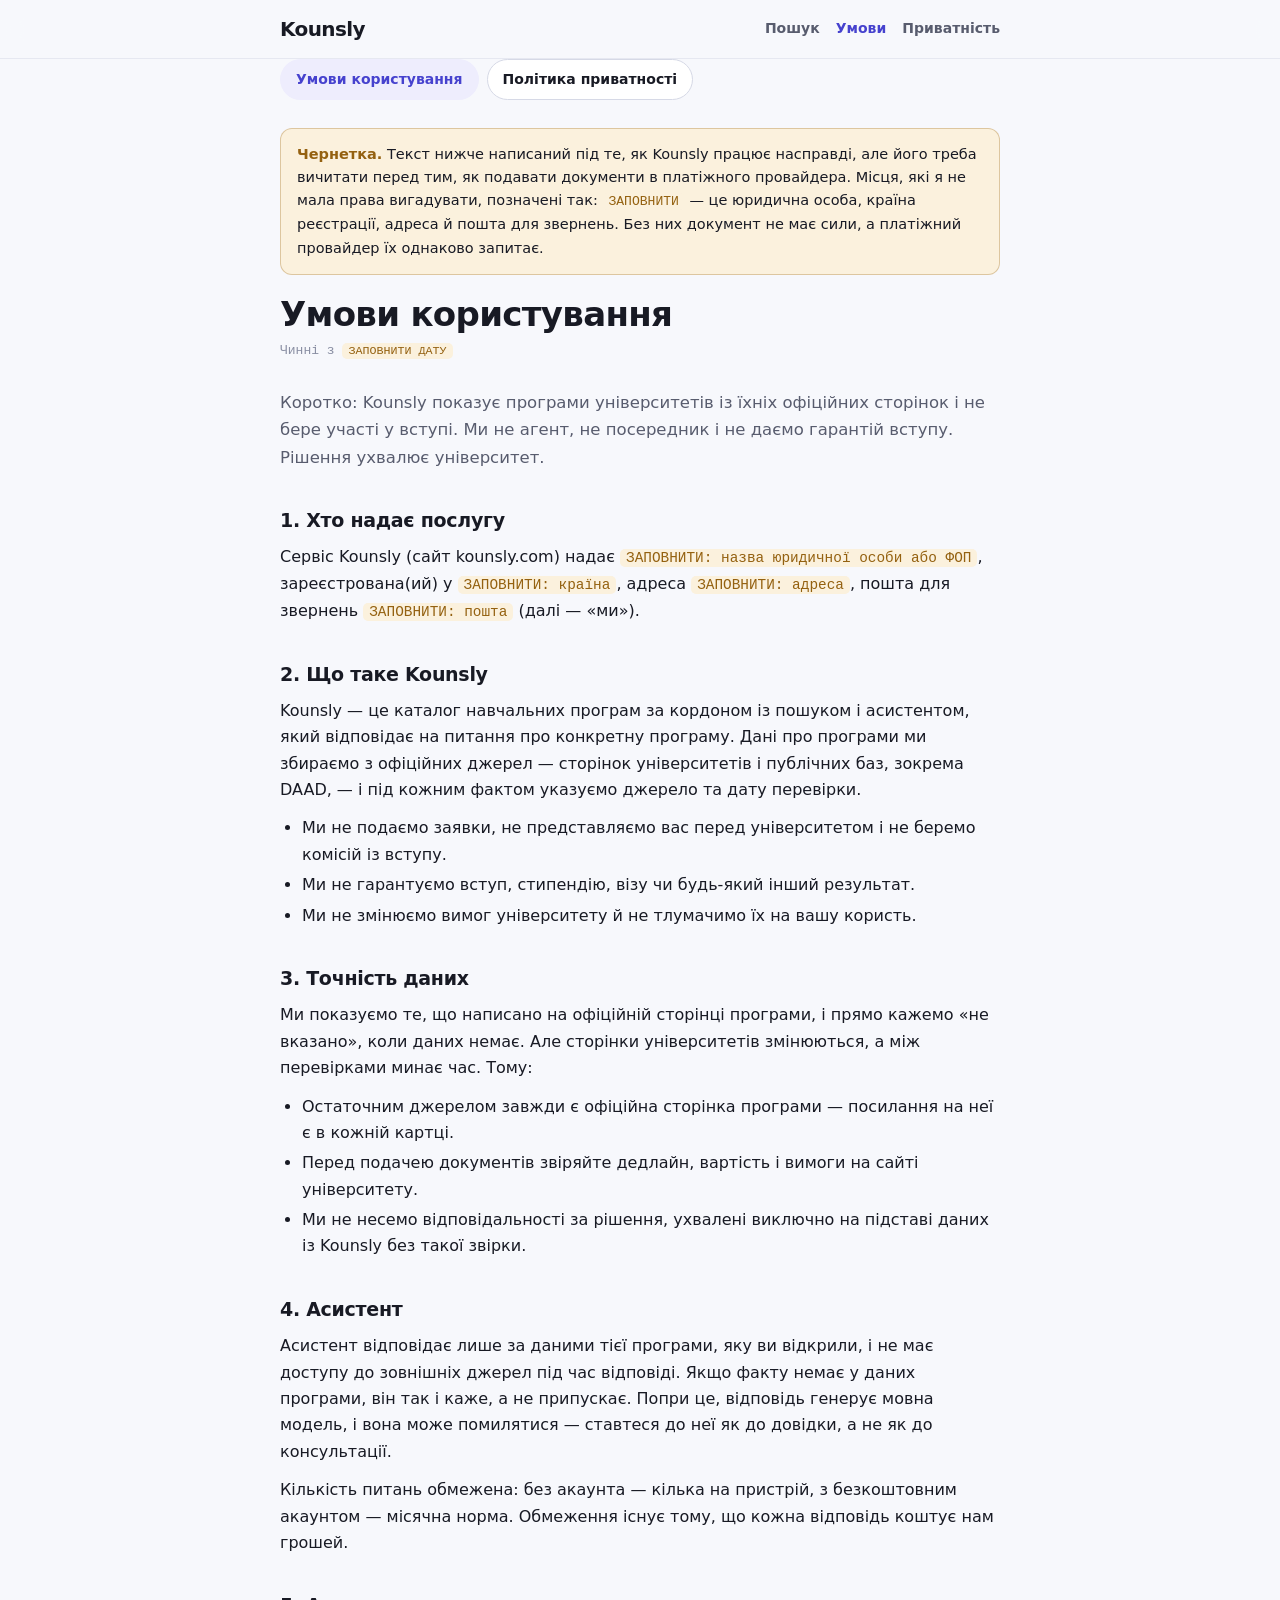
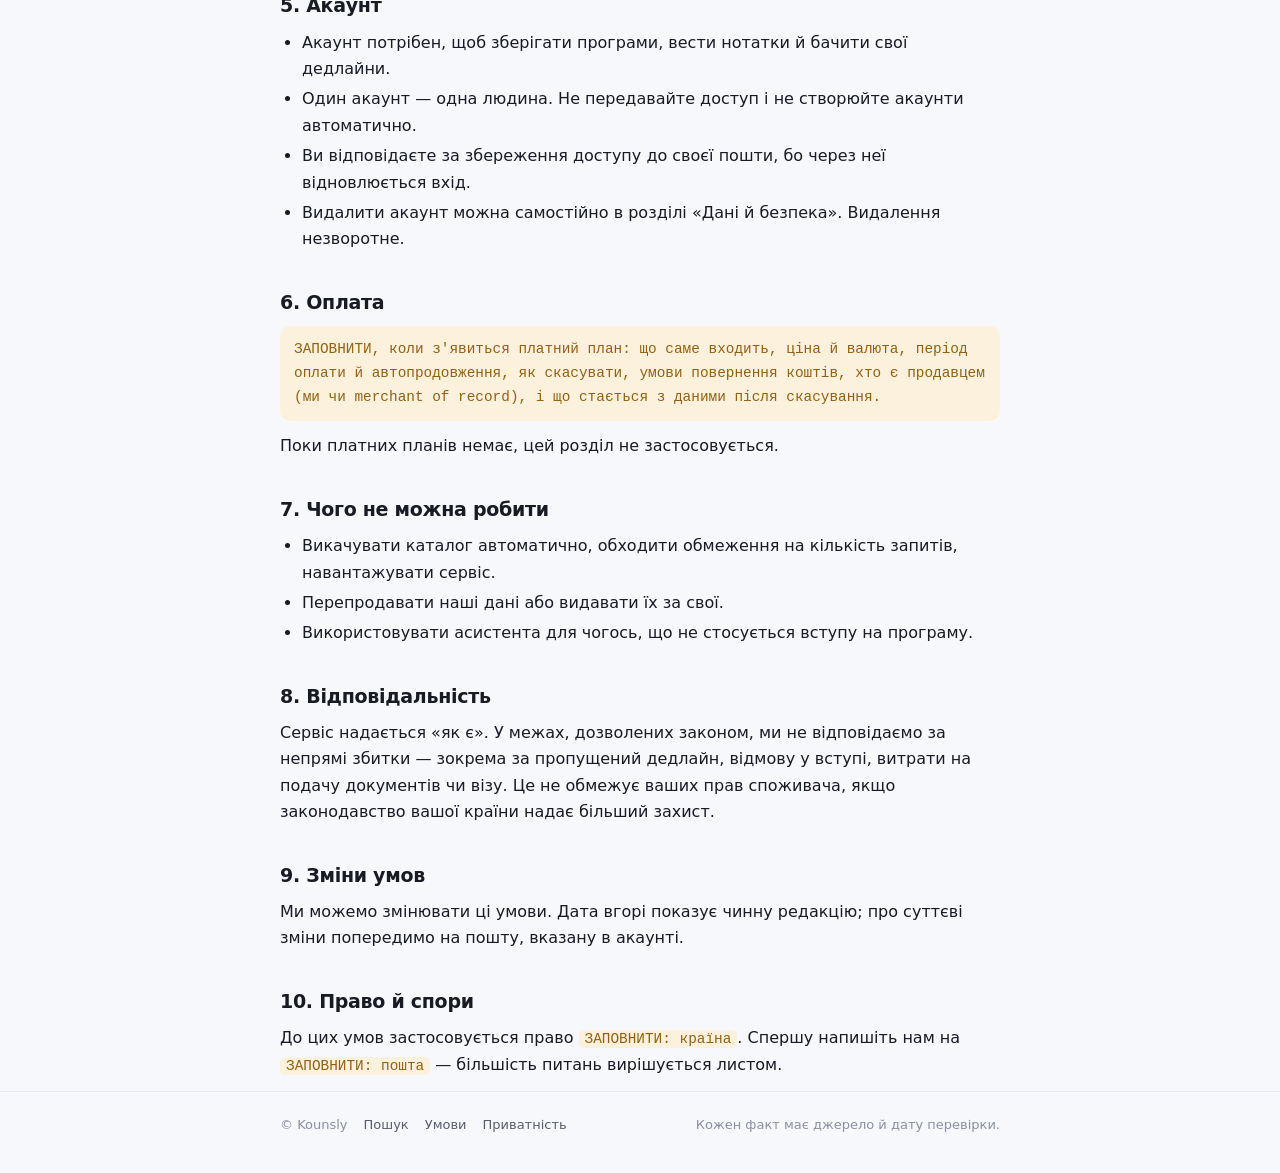
==== legal.html @ 25d2ccb6 "Deadlines follow the heart, and the site grows a footer **Saving a programme now puts its deadline i" ====
<!doctype html>
<html lang="uk">
<head>
<meta charset="utf-8">
<meta name="viewport" content="width=device-width, initial-scale=1">
<title>Kounsly — умови й приватність</title>
<meta name="robots" content="index,follow">
</head>
<body>
<style>
/* Tokens repeated from index.html rather than shared, on purpose: this page
   loads no fonts and no application CSS, because it has to render for someone
   who arrived from a payment provider's checklist, on a bad connection, with
   the rest of the site not yet in cache. Keep the values in step by hand — they
   are eleven lines and they change roughly never. */
:root{
  --sans:system-ui,-apple-system,"Segoe UI",Roboto,Helvetica,Arial,sans-serif;
  --mono:ui-monospace,"SF Mono",Menlo,Consolas,monospace;
  --bg:#F7F8FC; --panel:#FFFFFF; --panel-2:#F1F2F8;
  --text:#181A24; --muted:#585C6E; --faint:#8A8FA3;
  --brd:#E6E8F1; --brd-2:#D6D9E6;
  --accent:#5B57E8; --accent-ink:#4642CE; --accent-soft:#EEEDFD;
  --warn:#946110; --warn-soft:#FBF1DD;
  --shadow:0 1px 2px rgba(24,26,40,.04), 0 10px 26px -16px rgba(24,26,40,.22);
}
@media (prefers-color-scheme:dark){
  :root{
    --bg:#0A0B11; --panel:rgba(255,255,255,.05); --panel-2:rgba(255,255,255,.08);
    --text:#ECEEF7; --muted:#A2A6BC; --faint:#6C7189;
    --brd:rgba(255,255,255,.09); --brd-2:rgba(255,255,255,.17);
    --accent:#8A86FF; --accent-ink:#A9A5FF; --accent-soft:rgba(124,116,240,.15);
    --warn:#E0A64B; --warn-soft:rgba(224,166,75,.14);
    --shadow:0 1px 2px rgba(0,0,0,.4), 0 14px 30px -18px rgba(0,0,0,.8);
  }
}
:root[data-theme="dark"]{
  --bg:#0A0B11; --panel:rgba(255,255,255,.05); --panel-2:rgba(255,255,255,.08);
  --text:#ECEEF7; --muted:#A2A6BC; --faint:#6C7189;
  --brd:rgba(255,255,255,.09); --brd-2:rgba(255,255,255,.17);
  --accent:#8A86FF; --accent-ink:#A9A5FF; --accent-soft:rgba(124,116,240,.15);
  --warn:#E0A64B; --warn-soft:rgba(224,166,75,.14);
  --shadow:0 1px 2px rgba(0,0,0,.4), 0 14px 30px -18px rgba(0,0,0,.8);
}
:root[data-theme="light"]{
  --bg:#F7F8FC; --panel:#FFFFFF; --panel-2:#F1F2F8;
  --text:#181A24; --muted:#585C6E; --faint:#8A8FA3;
  --brd:#E6E8F1; --brd-2:#D6D9E6;
  --accent:#5B57E8; --accent-ink:#4642CE; --accent-soft:#EEEDFD;
  --warn:#946110; --warn-soft:#FBF1DD;
  --shadow:0 1px 2px rgba(24,26,40,.04), 0 10px 26px -16px rgba(24,26,40,.22);
}
*{box-sizing:border-box}
body{margin:0;background:var(--bg);color:var(--text);font-family:var(--sans);
  font-size:16px;line-height:1.65;-webkit-font-smoothing:antialiased}
a{color:var(--accent-ink)}
:focus-visible{outline:2px solid var(--accent);outline-offset:2px;border-radius:6px}

header.top{position:sticky;top:0;z-index:10;
  background:color-mix(in srgb,var(--bg) 84%,transparent);backdrop-filter:blur(14px);
  border-bottom:1px solid var(--brd)}
.wrap{max-width:760px;margin:0 auto;padding:0 20px}
.top .wrap{display:flex;align-items:center;height:58px;gap:14px}
.brand{font-weight:800;font-size:20px;letter-spacing:-.03em;text-decoration:none;color:var(--text)}
.top nav{margin-left:auto;display:flex;gap:16px;font-size:14px}
.top nav a{color:var(--muted);text-decoration:none;font-weight:600}
.top nav a:hover,.top nav a[aria-current="page"]{color:var(--accent-ink)}

main{padding:36px 0 80px}
h1{font-size:clamp(26px,4vw,34px);font-weight:700;letter-spacing:-.02em;line-height:1.15;margin:0 0 6px}
.updated{color:var(--faint);font-size:13px;font-family:var(--mono);margin:0 0 28px}
h2{font-size:19px;font-weight:700;letter-spacing:-.015em;margin:34px 0 8px;scroll-margin-top:70px}
h3{font-size:16px;font-weight:700;margin:20px 0 6px}
p,li{color:var(--text)}
p{margin:0 0 12px}
ul{margin:0 0 14px;padding-left:22px}
li{margin:4px 0}
.lede{color:var(--muted);font-size:16.5px;margin-bottom:26px}
.tabs{display:flex;gap:8px;margin:0 0 28px;flex-wrap:wrap}
.tab{padding:8px 15px;border-radius:999px;border:1px solid var(--brd-2);background:var(--panel);
  color:var(--text);font:inherit;font-size:14px;font-weight:600;text-decoration:none}
.tab[aria-current="page"]{background:var(--accent-soft);border-color:transparent;color:var(--accent-ink)}
.doc{display:none}
.doc:target,.doc.on{display:block}
.box{background:var(--panel);border:1px solid var(--brd);border-radius:14px;
  padding:16px 18px;box-shadow:var(--shadow);margin:0 0 18px}
.todo{background:var(--warn-soft);border:1px solid color-mix(in srgb,var(--warn) 30%,transparent);
  border-radius:12px;padding:14px 16px;margin:0 0 20px;font-size:14.5px;line-height:1.6}
.todo b{color:var(--warn)}
.fill{font-family:var(--mono);font-size:.9em;background:var(--warn-soft);color:var(--warn);
  border-radius:5px;padding:1px 6px}
footer{border-top:1px solid var(--brd);padding:22px 0 40px;color:var(--faint);font-size:13px}
footer .wrap{display:flex;gap:16px;flex-wrap:wrap;align-items:center}
footer a{color:var(--muted);text-decoration:none}
footer a:hover{color:var(--text)}
footer .sp{flex:1}
</style>

<header class="top">
  <div class="wrap">
    <a class="brand" href="/">Kounsly</a>
    <nav>
      <a href="/">Пошук</a>
      <a href="/terms">Умови</a>
      <a href="/privacy">Приватність</a>
    </nav>
  </div>
</header>

<main class="wrap">
  <div class="tabs">
    <a class="tab" href="/terms" id="tab-terms">Умови користування</a>
    <a class="tab" href="/privacy" id="tab-privacy">Політика приватності</a>
  </div>

  <div class="todo">
    <b>Чернетка.</b> Текст нижче написаний під те, як Kounsly працює насправді, але
    його треба вичитати перед тим, як подавати документи в платіжного провайдера.
    Місця, які я не мала права вигадувати, позначені так: <span class="fill">ЗАПОВНИТИ</span> —
    це юридична особа, країна реєстрації, адреса й пошта для звернень. Без них
    документ не має сили, а платіжний провайдер їх однаково запитає.
  </div>

  <!-- ================= УМОВИ ================= -->
  <section class="doc" id="terms">
    <h1>Умови користування</h1>
    <p class="updated">Чинні з <span class="fill">ЗАПОВНИТИ ДАТУ</span></p>

    <p class="lede">Коротко: Kounsly показує програми університетів із їхніх офіційних
      сторінок і не бере участі у вступі. Ми не агент, не посередник і не даємо гарантій
      вступу. Рішення ухвалює університет.</p>

    <h2 id="who">1. Хто надає послугу</h2>
    <p>Сервіс Kounsly (сайт kounsly.com) надає <span class="fill">ЗАПОВНИТИ: назва юридичної особи або ФОП</span>,
      зареєстрована(ий) у <span class="fill">ЗАПОВНИТИ: країна</span>,
      адреса <span class="fill">ЗАПОВНИТИ: адреса</span>,
      пошта для звернень <span class="fill">ЗАПОВНИТИ: пошта</span> (далі — «ми»).</p>

    <h2 id="what">2. Що таке Kounsly</h2>
    <p>Kounsly — це каталог навчальних програм за кордоном із пошуком і асистентом,
      який відповідає на питання про конкретну програму. Дані про програми ми збираємо
      з офіційних джерел — сторінок університетів і публічних баз, зокрема DAAD, — і
      під кожним фактом указуємо джерело та дату перевірки.</p>
    <ul>
      <li>Ми не подаємо заявки, не представляємо вас перед університетом і не беремо комісій із вступу.</li>
      <li>Ми не гарантуємо вступ, стипендію, візу чи будь-який інший результат.</li>
      <li>Ми не змінюємо вимог університету й не тлумачимо їх на вашу користь.</li>
    </ul>

    <h2 id="accuracy">3. Точність даних</h2>
    <p>Ми показуємо те, що написано на офіційній сторінці програми, і прямо кажемо
      «не вказано», коли даних немає. Але сторінки університетів змінюються, а між
      перевірками минає час. Тому:</p>
    <ul>
      <li>Остаточним джерелом завжди є офіційна сторінка програми — посилання на неї є в кожній картці.</li>
      <li>Перед подачею документів звіряйте дедлайн, вартість і вимоги на сайті університету.</li>
      <li>Ми не несемо відповідальності за рішення, ухвалені виключно на підставі даних із Kounsly без такої звірки.</li>
    </ul>

    <h2 id="assistant">4. Асистент</h2>
    <p>Асистент відповідає лише за даними тієї програми, яку ви відкрили, і не має
      доступу до зовнішніх джерел під час відповіді. Якщо факту немає у даних програми,
      він так і каже, а не припускає. Попри це, відповідь генерує мовна модель, і вона
      може помилятися — ставтеся до неї як до довідки, а не як до консультації.</p>
    <p>Кількість питань обмежена: без акаунта — кілька на пристрій, з безкоштовним
      акаунтом — місячна норма. Обмеження існує тому, що кожна відповідь коштує нам грошей.</p>

    <h2 id="account">5. Акаунт</h2>
    <ul>
      <li>Акаунт потрібен, щоб зберігати програми, вести нотатки й бачити свої дедлайни.</li>
      <li>Один акаунт — одна людина. Не передавайте доступ і не створюйте акаунти автоматично.</li>
      <li>Ви відповідаєте за збереження доступу до своєї пошти, бо через неї відновлюється вхід.</li>
      <li>Видалити акаунт можна самостійно в розділі «Дані й безпека». Видалення незворотне.</li>
    </ul>

    <h2 id="payments">6. Оплата</h2>
    <p class="fill" style="display:block;padding:12px 14px;border-radius:10px">
      ЗАПОВНИТИ, коли з'явиться платний план: що саме входить, ціна й валюта, період
      оплати й автопродовження, як скасувати, умови повернення коштів, хто є продавцем
      (ми чи merchant of record), і що стається з даними після скасування.
    </p>
    <p>Поки платних планів немає, цей розділ не застосовується.</p>

    <h2 id="rules">7. Чого не можна робити</h2>
    <ul>
      <li>Викачувати каталог автоматично, обходити обмеження на кількість запитів, навантажувати сервіс.</li>
      <li>Перепродавати наші дані або видавати їх за свої.</li>
      <li>Використовувати асистента для чогось, що не стосується вступу на програму.</li>
    </ul>

    <h2 id="liability">8. Відповідальність</h2>
    <p>Сервіс надається «як є». У межах, дозволених законом, ми не відповідаємо за
      непрямі збитки — зокрема за пропущений дедлайн, відмову у вступі, витрати на
      подачу документів чи візу. Це не обмежує ваших прав споживача, якщо законодавство
      вашої країни надає більший захист.</p>

    <h2 id="changes">9. Зміни умов</h2>
    <p>Ми можемо змінювати ці умови. Дата вгорі показує чинну редакцію; про суттєві
      зміни попередимо на пошту, вказану в акаунті.</p>

    <h2 id="law">10. Право й спори</h2>
    <p>До цих умов застосовується право <span class="fill">ЗАПОВНИТИ: країна</span>.
      Спершу напишіть нам на <span class="fill">ЗАПОВНИТИ: пошта</span> — більшість
      питань вирішується листом.</p>
  </section>

  <!-- ================= ПРИВАТНІСТЬ ================= -->
  <section class="doc" id="privacy">
    <h1>Політика приватності</h1>
    <p class="updated">Чинна з <span class="fill">ЗАПОВНИТИ ДАТУ</span></p>

    <p class="lede">Коротко: без акаунта ми не знаємо, хто ви. З акаунтом зберігаємо
      те, що ви самі ввели, і те, що ви зберегли. Забрати чи стерти все можна самостійно.</p>

    <h2 id="controller">1. Хто відповідає за дані</h2>
    <p>Володілець даних — <span class="fill">ЗАПОВНИТИ: назва юридичної особи або ФОП</span>,
      <span class="fill">ЗАПОВНИТИ: адреса</span>. Питання про дані —
      на <span class="fill">ЗАПОВНИТИ: пошта</span>.</p>

    <h2 id="what-we-keep">2. Що ми зберігаємо</h2>
    <h3>Без акаунта</h3>
    <ul>
      <li>Анонімний ідентифікатор у вашому браузері — щоб рахувати безкоштовні питання до асистента.</li>
      <li>Технічні записи сервера (IP, час запиту) — для захисту від зловживань.</li>
      <li>Ваші пошукові запити <b>не зберігаються</b>, поки ви не увійшли.</li>
    </ul>
    <h3>З акаунтом</h3>
    <ul>
      <li>Пошта — вона ж спосіб входу.</li>
      <li>Профіль: громадянство, статус, освіта, спеціальність, бали, мовні сертифікати,
        бажаний рік і рівень вступу, стеля плати. Усе це вводите ви, і будь-яке поле можна лишити порожнім.</li>
      <li>Збережені програми, ваші нотатки до них і позначки «подаюсь / думаю / відпало».</li>
      <li>Історія пошуку — фрази, які ви шукали, щоб можна було до них повернутися.</li>
      <li>Лічильник питань до асистента. Самі питання ми не зберігаємо.</li>
    </ul>

    <h2 id="why">3. Навіщо</h2>
    <ul>
      <li>Щоб показати дедлайн, який стосується саме вас, а не загальний.</li>
      <li>Щоб сказати, чи вистачає ваших балів під вимоги програми.</li>
      <li>Щоб ваш список був однаковий на телефоні й на комп'ютері.</li>
      <li>Щоб рахувати безкоштовну норму питань.</li>
    </ul>
    <p>Підстава обробки — виконання договору з вами (надання сервісу) та наш законний
      інтерес у захисті сервісу від зловживань.</p>

    <h2 id="assistant-data">4. Асистент і ваші дані</h2>
    <p>Коли ви ставите питання, до моделі йде текст питання, дані відкритої програми
      і частина профілю — громадянство, статус, рівень освіти, мовні бали, спеціальність.
      Середній бал моделі <b>не передається</b>. Обробку виконує Google (Vertex AI);
      ці дані не використовуються для навчання моделі.</p>

    <h2 id="processors">5. Кому ми передаємо дані</h2>
    <ul>
      <li><b>Supabase</b> — вхід в акаунт і база даних користувачів.</li>
      <li><b>Google Cloud (Vertex AI)</b> — обробка питань до асистента.</li>
      <li><b>Hetzner / Coolify</b> <span class="fill">ЗВІРИТИ ХОСТИНГ</span> — сервер, на якому працює сайт.</li>
      <li>Якщо ви входите через Google або Apple — вони підтверджують вашу особу; пароль ми не бачимо ніколи.</li>
    </ul>
    <p>Ми не продаємо дані, не передаємо їх рекламним мережам і не надсилаємо розсилок,
      на які ви не підписувалися. Аналітики зі стеженням на сайті немає.</p>

    <h2 id="how-long">6. Скільки зберігаємо</h2>
    <p>Поки існує акаунт. Видалите акаунт — профіль, збережені, нотатки, дедлайни й
      історія зникають остаточно, без резервної копії для відновлення.
      Ваша адреса лишається в системі входу Supabase, але за нею не буде жодних даних.</p>

    <h2 id="rights">7. Ваші права</h2>
    <ul>
      <li><b>Подивитися</b> — усе, що ми зберігаємо, видно в акаунті.</li>
      <li><b>Виправити</b> — будь-яке поле профілю редагується там само.</li>
      <li><b>Видалити</b> — кнопка в розділі «Дані й безпека».</li>
      <li><b>Отримати копію</b> — напишіть нам, і ми вивантажимо ваші дані файлом.</li>
      <li><b>Поскаржитися</b> — до наглядового органу з захисту даних у вашій країні.</li>
    </ul>

    <h2 id="cookies">8. Cookies</h2>
    <p>Рекламних і аналітичних cookies немає. У браузері зберігаються: сесія входу,
      обрана мова й тема, анонімний лічильник питань. Без них сайт не працюватиме як слід.</p>

    <h2 id="children">9. Діти</h2>
    <p>Сервіс розрахований на людей, які вступають до університету. Якщо вам менше
      <span class="fill">ЗАПОВНИТИ: 16 або 18, залежно від країни</span> років, користуйтеся
      сервісом за згодою батьків.</p>

    <h2 id="privacy-changes">10. Зміни</h2>
    <p>Дата вгорі показує чинну редакцію. Про суттєві зміни попередимо на пошту.</p>
  </section>
</main>

<footer>
  <div class="wrap">
    <span>© Kounsly</span>
    <a href="/">Пошук</a>
    <a href="/terms">Умови</a>
    <a href="/privacy">Приватність</a>
    <span class="sp"></span>
    <span>Кожен факт має джерело й дату перевірки.</span>
  </div>
</footer>

<script>
  /* One file, two documents: they share a header, a footer and every style, and
     splitting them into two pages would mean maintaining that twice. The path
     decides which one is shown, so /terms and /privacy stay real, linkable,
     indexable addresses — a payment provider's reviewer will open them
     directly, and an anchor inside one still scrolls to its heading. */
  (function () {
    var which = location.pathname.indexOf("privacy") > -1 ? "privacy" : "terms";
    document.getElementById(which).classList.add("on");
    var tab = document.getElementById("tab-" + which);
    if (tab) tab.setAttribute("aria-current", "page");
    document.querySelectorAll(".top nav a").forEach(function (a) {
      if (a.getAttribute("href") === "/" + which) a.setAttribute("aria-current", "page");
    });
    document.title = "Kounsly — " + (which === "privacy" ? "політика приватності" : "умови користування");
    var theme = localStorage.getItem("kounsly.theme");
    if (theme) document.documentElement.setAttribute("data-theme", theme);
  })();
</script>
</body>
</html>
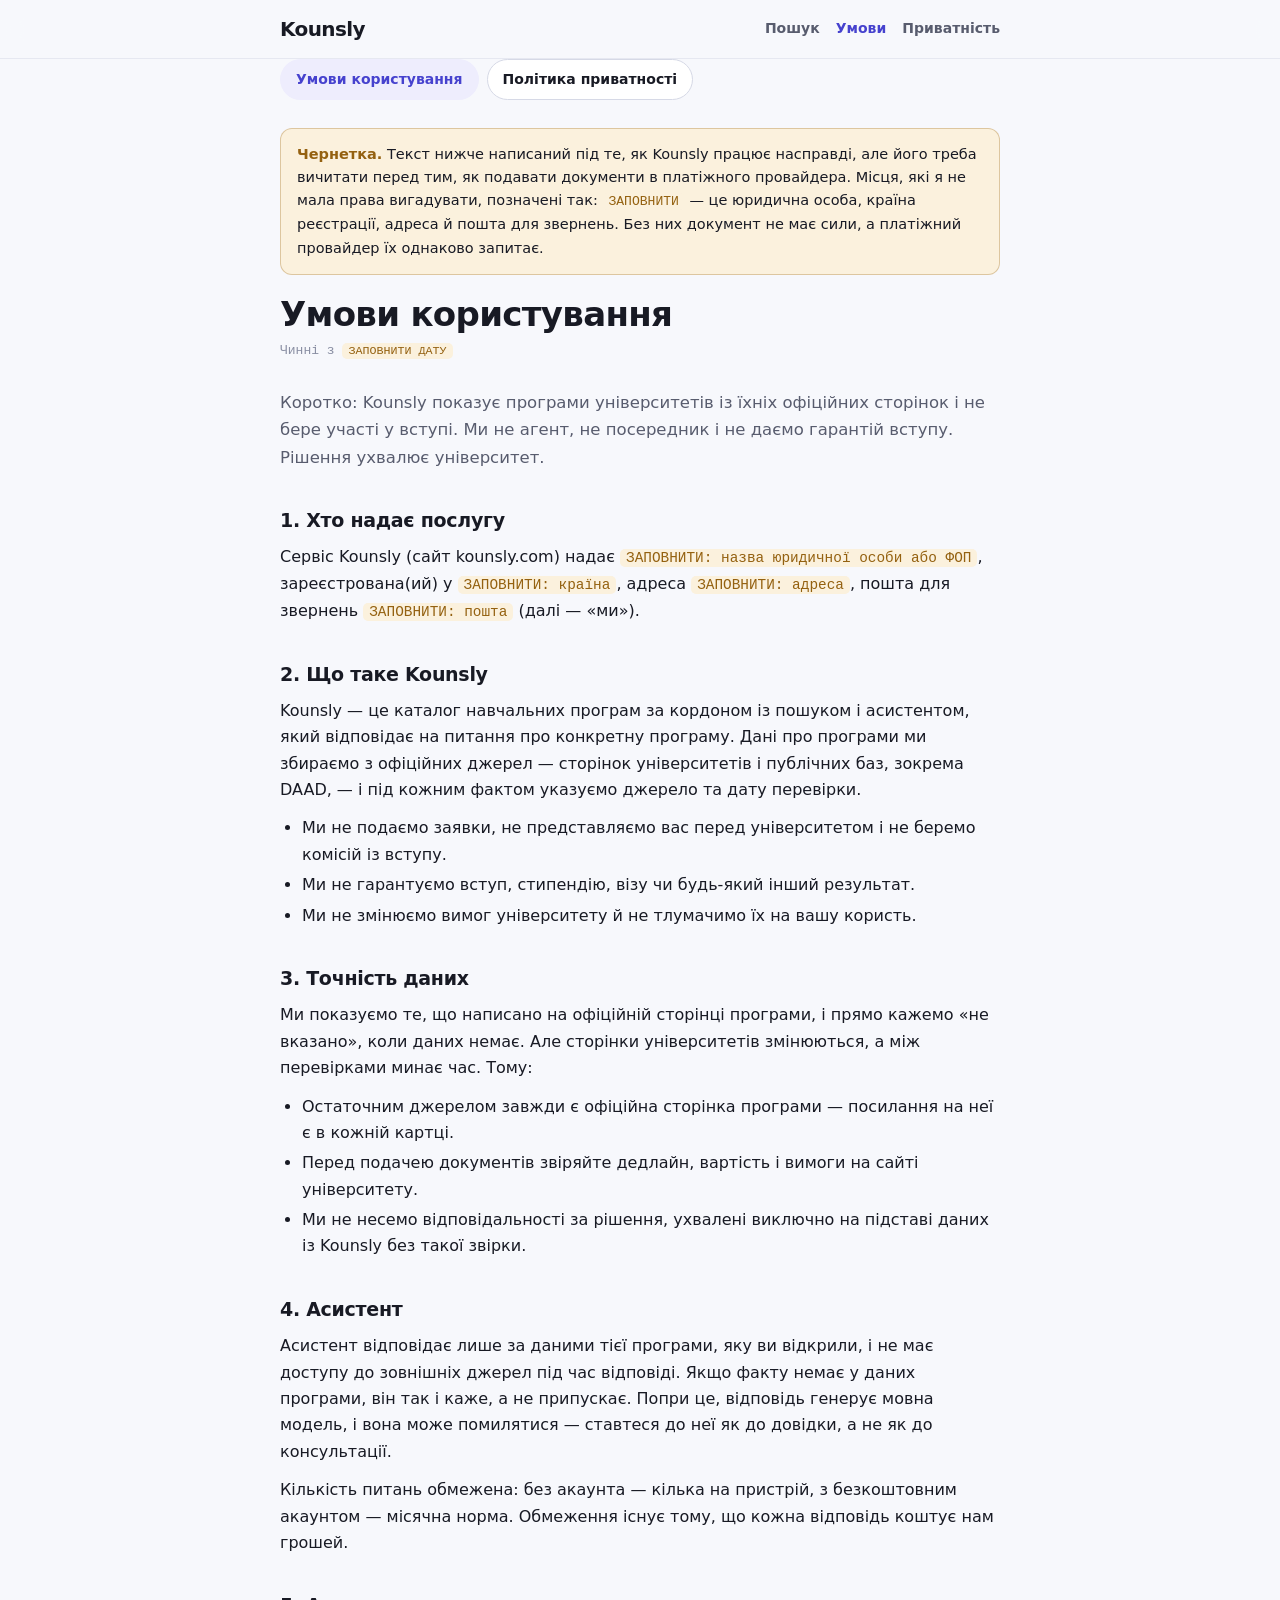
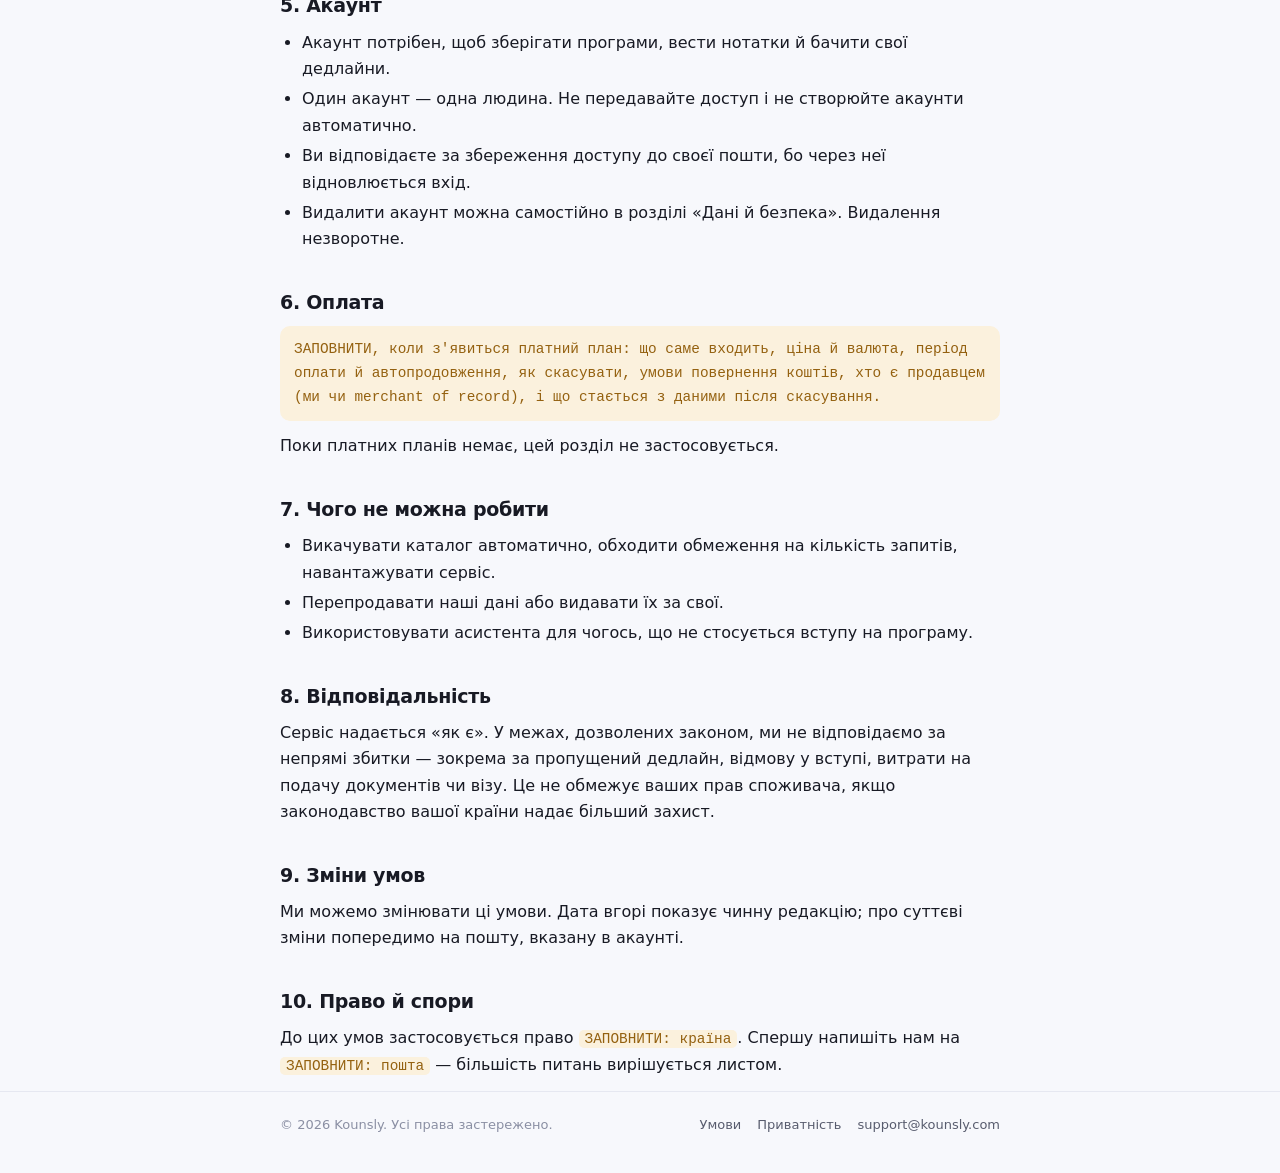
==== commit cfc6e723: "An application, not just a list: a checklist, a portal, and a way in Saving a programme told you the" ====
--- a/legal.html
+++ b/legal.html
@@ -289,12 +289,11 @@
 
 <footer>
   <div class="wrap">
-    <span>© Kounsly</span>
-    <a href="/">Пошук</a>
+    <span>© 2026 Kounsly. Усі права застережено.</span>
+    <span class="sp"></span>
     <a href="/terms">Умови</a>
     <a href="/privacy">Приватність</a>
-    <span class="sp"></span>
-    <span>Кожен факт має джерело й дату перевірки.</span>
+    <a href="mailto:support@kounsly.com">support@kounsly.com</a>
   </div>
 </footer>
 
@@ -314,7 +313,8 @@
     });
     document.title = "Kounsly — " + (which === "privacy" ? "політика приватності" : "умови користування");
     var theme = localStorage.getItem("kounsly.theme");
-    if (theme) document.documentElement.setAttribute("data-theme", theme);
+    document.documentElement.setAttribute("data-theme",
+      theme ? theme : (matchMedia("(prefers-color-scheme: dark)").matches ? "dark" : "light"));
   })();
 </script>
 </body>
